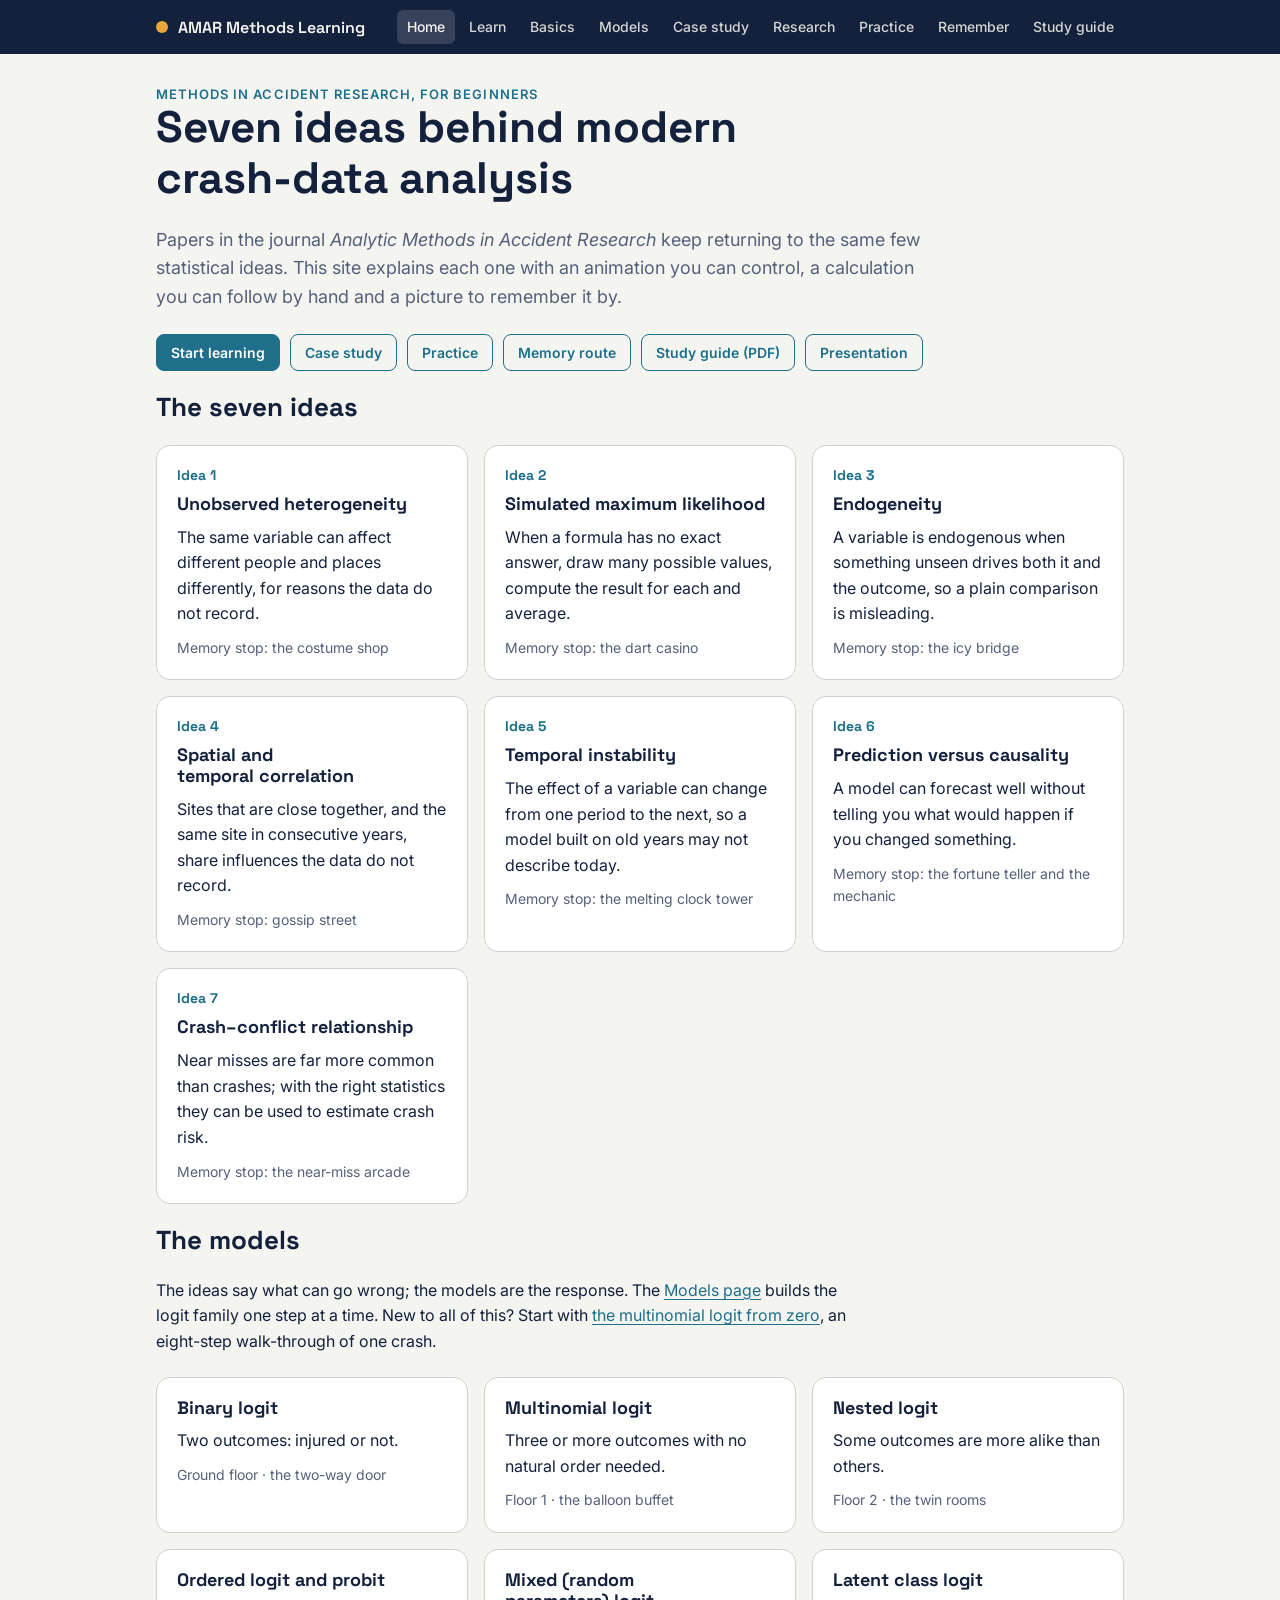
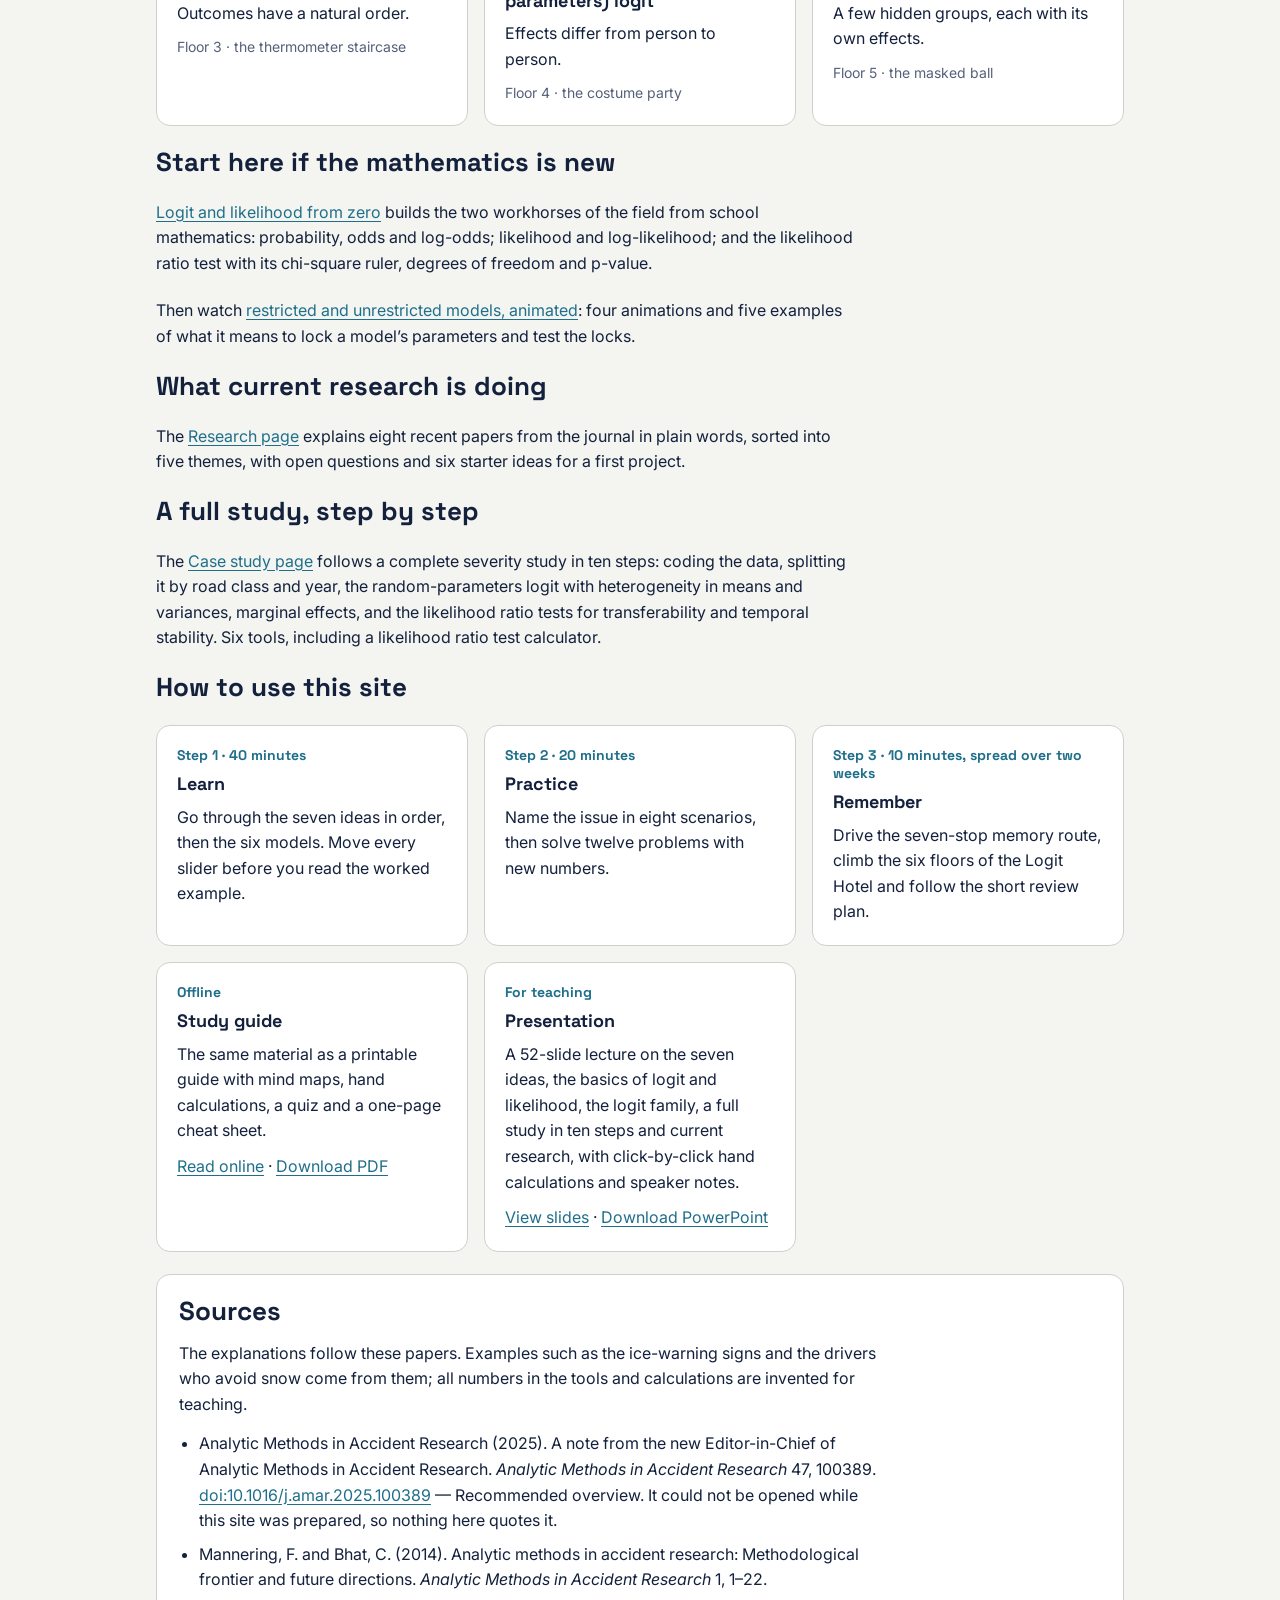
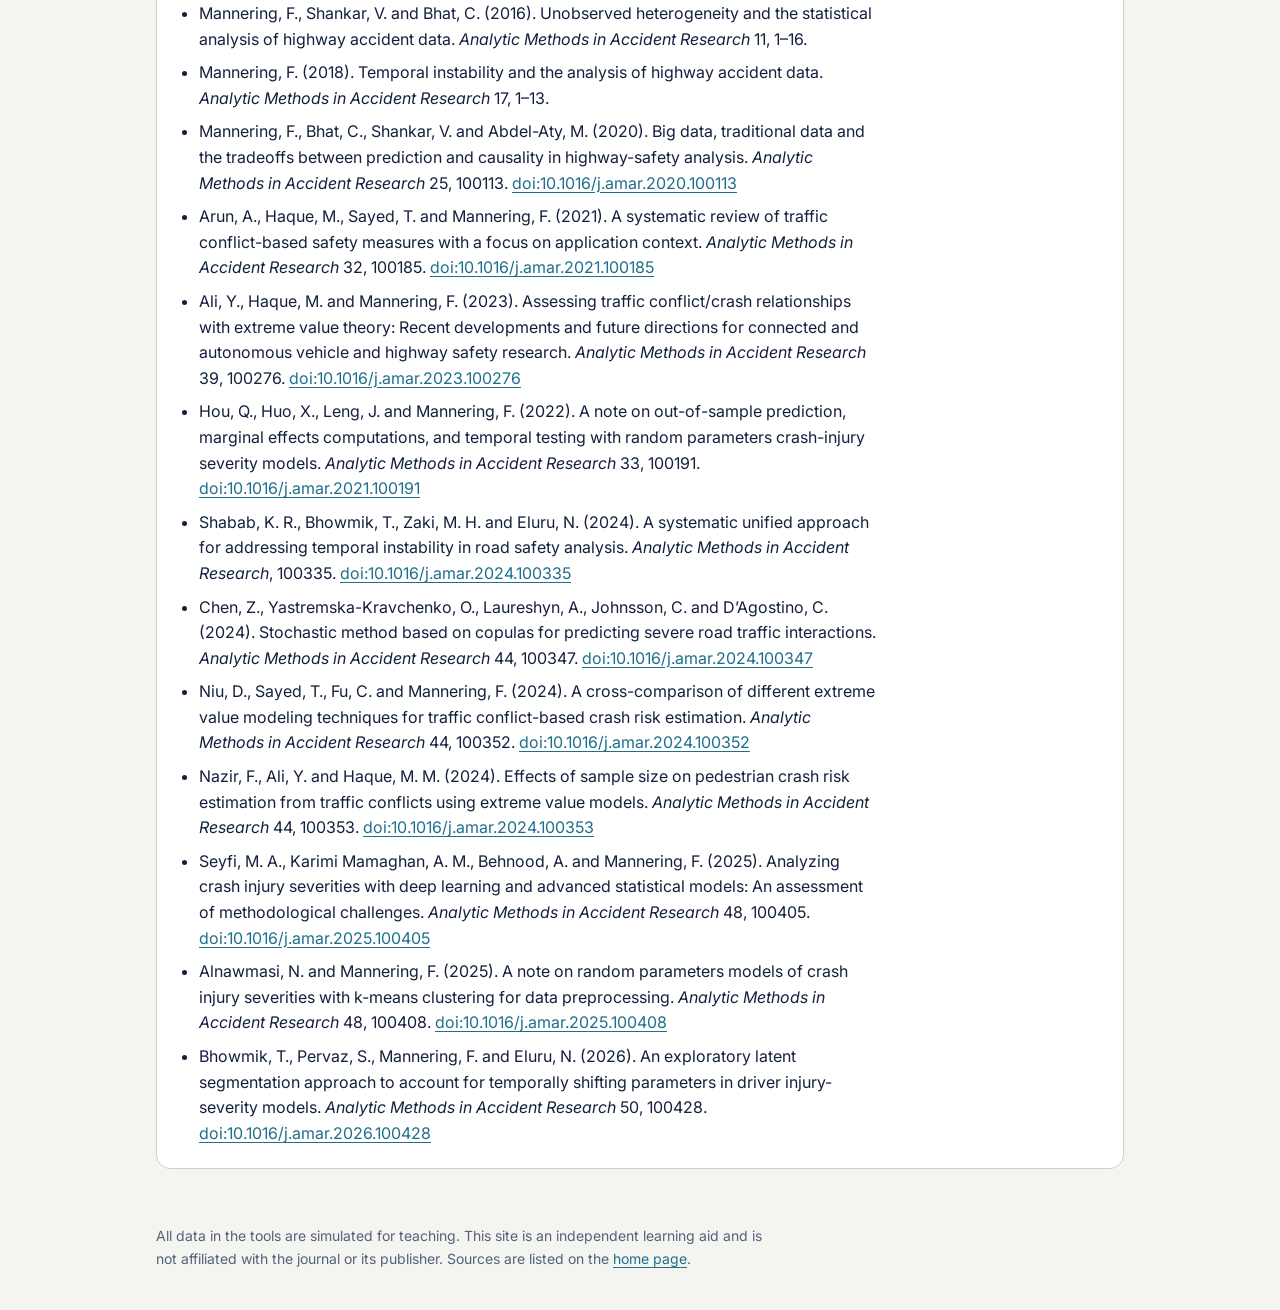
==== docs/index.html @ bf3d54a3 "Add AMAR methods learning package Website (learn, basics, restricted vs unrestricted, models, multin" ====
<!doctype html>
<html lang="en">
<head>
<meta charset="utf-8">
<meta name="viewport" content="width=device-width, initial-scale=1">
<title>AMAR Methods Learning</title>
<meta name="description" content="Beginner-friendly animations, interactive worked solutions, a study guide and memory techniques for the methods used in accident research.">
<link rel="preconnect" href="https://fonts.googleapis.com"><link rel="preconnect" href="https://fonts.gstatic.com" crossorigin>
<link rel="stylesheet" href="https://fonts.googleapis.com/css2?family=Inter:wght@400;500;600&family=Space+Grotesk:wght@500;600;700&display=swap">
<link rel="stylesheet" href="css/site.css">
</head>
<body>
<header class="band"><div class="in"><a class="brand" href="index.html"><i></i>AMAR Methods Learning</a><nav aria-label="Pages"><a href="index.html" aria-current="page">Home</a><a href="learn.html">Learn</a><a href="basics.html">Basics</a><a href="models.html">Models</a><a href="study.html">Case study</a><a href="research.html">Research</a><a href="practice.html">Practice</a><a href="memory.html">Remember</a><a href="viewer.html?doc=materials/AMAR_Methods_Study_Guide.pdf&mode=guide">Study guide</a></nav></div></header>
<main class="wrap">
<div><p class="eyebrow">Methods in accident research, for beginners</p><h1>Seven ideas behind modern crash-data analysis</h1></div>
<p class="lede">Papers in the journal <i>Analytic Methods in Accident Research</i> keep returning to the same few statistical ideas. This site explains each one with an animation you can control, a calculation you can follow by hand and a picture to remember it by.</p>
<div class="btns"><a class="btn" href="learn.html">Start learning</a><a class="btn ghost" href="study.html">Case study</a><a class="btn ghost" href="practice.html">Practice</a><a class="btn ghost" href="memory.html">Memory route</a><a class="btn ghost" href="viewer.html?doc=materials/AMAR_Methods_Study_Guide.pdf&mode=guide">Study guide (PDF)</a><a class="btn ghost" href="viewer.html?doc=materials/AMAR_Methods_Presentation.pdf&mode=slides&dl=materials/AMAR_Methods_Presentation.pptx">Presentation</a></div>
<h2>The seven ideas</h2>
<div class="grid"><a class="card" href="learn.html#heterogeneity" style="text-decoration:none;color:inherit"><span class="num">Idea 1</span><h3>Unobserved heterogeneity</h3><p>The same variable can affect different people and places differently, for reasons the data do not record.</p><p class="note">Memory stop: the costume shop</p></a><a class="card" href="learn.html#simulation" style="text-decoration:none;color:inherit"><span class="num">Idea 2</span><h3>Simulated maximum likelihood</h3><p>When a formula has no exact answer, draw many possible values, compute the result for each and average.</p><p class="note">Memory stop: the dart casino</p></a><a class="card" href="learn.html#endogeneity" style="text-decoration:none;color:inherit"><span class="num">Idea 3</span><h3>Endogeneity</h3><p>A variable is endogenous when something unseen drives both it and the outcome, so a plain comparison is misleading.</p><p class="note">Memory stop: the icy bridge</p></a><a class="card" href="learn.html#space" style="text-decoration:none;color:inherit"><span class="num">Idea 4</span><h3>Spatial and temporal correlation</h3><p>Sites that are close together, and the same site in consecutive years, share influences the data do not record.</p><p class="note">Memory stop: gossip street</p></a><a class="card" href="learn.html#instability" style="text-decoration:none;color:inherit"><span class="num">Idea 5</span><h3>Temporal instability</h3><p>The effect of a variable can change from one period to the next, so a model built on old years may not describe today.</p><p class="note">Memory stop: the melting clock tower</p></a><a class="card" href="learn.html#causality" style="text-decoration:none;color:inherit"><span class="num">Idea 6</span><h3>Prediction versus causality</h3><p>A model can forecast well without telling you what would happen if you changed something.</p><p class="note">Memory stop: the fortune teller and the mechanic</p></a><a class="card" href="learn.html#conflicts" style="text-decoration:none;color:inherit"><span class="num">Idea 7</span><h3>Crash–conflict relationship</h3><p>Near misses are far more common than crashes; with the right statistics they can be used to estimate crash risk.</p><p class="note">Memory stop: the near-miss arcade</p></a></div>
<h2>The models</h2>
<p>The ideas say what can go wrong; the models are the response. The <a href="models.html">Models page</a> builds the logit family one step at a time. New to all of this? Start with <a href="mnl.html">the multinomial logit from zero</a>, an eight-step walk-through of one crash.</p>
<div class="grid"><a class="card" href="models.html#binary" style="text-decoration:none;color:inherit"><h3>Binary logit</h3><p>Two outcomes: injured or not.</p><p class="note">Ground floor · the two-way door</p></a><a class="card" href="models.html#mnl" style="text-decoration:none;color:inherit"><h3>Multinomial logit</h3><p>Three or more outcomes with no natural order needed.</p><p class="note">Floor 1 · the balloon buffet</p></a><a class="card" href="models.html#nested" style="text-decoration:none;color:inherit"><h3>Nested logit</h3><p>Some outcomes are more alike than others.</p><p class="note">Floor 2 · the twin rooms</p></a><a class="card" href="models.html#ordered" style="text-decoration:none;color:inherit"><h3>Ordered logit and probit</h3><p>Outcomes have a natural order.</p><p class="note">Floor 3 · the thermometer staircase</p></a><a class="card" href="models.html#mixed" style="text-decoration:none;color:inherit"><h3>Mixed (random parameters) logit</h3><p>Effects differ from person to person.</p><p class="note">Floor 4 · the costume party</p></a><a class="card" href="models.html#latent" style="text-decoration:none;color:inherit"><h3>Latent class logit</h3><p>A few hidden groups, each with its own effects.</p><p class="note">Floor 5 · the masked ball</p></a></div>
<h2>Start here if the mathematics is new</h2>
<p><a href="basics.html">Logit and likelihood from zero</a> builds the two workhorses of the field from school mathematics: probability, odds and log-odds; likelihood and log-likelihood; and the likelihood ratio test with its chi-square ruler, degrees of freedom and p-value.</p>
<p>Then watch <a href="restricted.html">restricted and unrestricted models, animated</a>: four animations and five examples of what it means to lock a model’s parameters and test the locks.</p>
<h2>What current research is doing</h2>
<p>The <a href="research.html">Research page</a> explains eight recent papers from the journal in plain words, sorted into five themes, with open questions and six starter ideas for a first project.</p>
<h2>A full study, step by step</h2>
<p>The <a href="study.html">Case study page</a> follows a complete severity study in ten steps: coding the data, splitting it by road class and year, the random-parameters logit with heterogeneity in means and variances, marginal effects, and the likelihood ratio tests for transferability and temporal stability. Six tools, including a likelihood ratio test calculator.</p>
<h2>How to use this site</h2>
<div class="grid">
<div class="card"><span class="num">Step 1 · 40 minutes</span><h3>Learn</h3><p>Go through the seven ideas in order, then the six models. Move every slider before you read the worked example.</p></div>
<div class="card"><span class="num">Step 2 · 20 minutes</span><h3>Practice</h3><p>Name the issue in eight scenarios, then solve twelve problems with new numbers.</p></div>
<div class="card"><span class="num">Step 3 · 10 minutes, spread over two weeks</span><h3>Remember</h3><p>Drive the seven-stop memory route, climb the six floors of the Logit Hotel and follow the short review plan.</p></div>
<div class="card"><span class="num">Offline</span><h3>Study guide</h3><p>The same material as a printable guide with mind maps, hand calculations, a quiz and a one-page cheat sheet.</p><p><a href="viewer.html?doc=materials/AMAR_Methods_Study_Guide.pdf&mode=guide">Read online</a> · <a href="materials/AMAR_Methods_Study_Guide.pdf">Download PDF</a></p></div>
<div class="card"><span class="num">For teaching</span><h3>Presentation</h3><p>A 52-slide lecture on the seven ideas, the basics of logit and likelihood, the logit family, a full study in ten steps and current research, with click-by-click hand calculations and speaker notes.</p><p><a href="viewer.html?doc=materials/AMAR_Methods_Presentation.pdf&mode=slides&dl=materials/AMAR_Methods_Presentation.pptx">View slides</a> · <a href="materials/AMAR_Methods_Presentation.pptx">Download PowerPoint</a></p></div>
</div>
<section class="concept" id="sources"><h2>Sources</h2>
<p>The explanations follow these papers. Examples such as the ice-warning signs and the drivers who avoid snow come from them; all numbers in the tools and calculations are invented for teaching.</p>
<ul style="margin:0;padding-left:20px;display:flex;flex-direction:column;gap:8px"><li>Analytic Methods in Accident Research (2025). A note from the new Editor-in-Chief of Analytic Methods in Accident Research. <i>Analytic Methods in Accident Research</i> 47, 100389. <a href="https://doi.org/10.1016/j.amar.2025.100389">doi:10.1016/j.amar.2025.100389</a> — Recommended overview. It could not be opened while this site was prepared, so nothing here quotes it.</li><li>Mannering, F. and Bhat, C. (2014). Analytic methods in accident research: Methodological frontier and future directions. <i>Analytic Methods in Accident Research</i> 1, 1–22.</li><li>Mannering, F., Shankar, V. and Bhat, C. (2016). Unobserved heterogeneity and the statistical analysis of highway accident data. <i>Analytic Methods in Accident Research</i> 11, 1–16.</li><li>Mannering, F. (2018). Temporal instability and the analysis of highway accident data. <i>Analytic Methods in Accident Research</i> 17, 1–13.</li><li>Mannering, F., Bhat, C., Shankar, V. and Abdel-Aty, M. (2020). Big data, traditional data and the tradeoffs between prediction and causality in highway-safety analysis. <i>Analytic Methods in Accident Research</i> 25, 100113. <a href="https://doi.org/10.1016/j.amar.2020.100113">doi:10.1016/j.amar.2020.100113</a></li><li>Arun, A., Haque, M., Sayed, T. and Mannering, F. (2021). A systematic review of traffic conflict-based safety measures with a focus on application context. <i>Analytic Methods in Accident Research</i> 32, 100185. <a href="https://doi.org/10.1016/j.amar.2021.100185">doi:10.1016/j.amar.2021.100185</a></li><li>Ali, Y., Haque, M. and Mannering, F. (2023). Assessing traffic conflict/crash relationships with extreme value theory: Recent developments and future directions for connected and autonomous vehicle and highway safety research. <i>Analytic Methods in Accident Research</i> 39, 100276. <a href="https://doi.org/10.1016/j.amar.2023.100276">doi:10.1016/j.amar.2023.100276</a></li><li>Hou, Q., Huo, X., Leng, J. and Mannering, F. (2022). A note on out-of-sample prediction, marginal effects computations, and temporal testing with random parameters crash-injury severity models. <i>Analytic Methods in Accident Research</i> 33, 100191. <a href="https://doi.org/10.1016/j.amar.2021.100191">doi:10.1016/j.amar.2021.100191</a></li><li>Shabab, K. R., Bhowmik, T., Zaki, M. H. and Eluru, N. (2024). A systematic unified approach for addressing temporal instability in road safety analysis. <i>Analytic Methods in Accident Research</i>, 100335. <a href="https://doi.org/10.1016/j.amar.2024.100335">doi:10.1016/j.amar.2024.100335</a></li><li>Chen, Z., Yastremska-Kravchenko, O., Laureshyn, A., Johnsson, C. and D’Agostino, C. (2024). Stochastic method based on copulas for predicting severe road traffic interactions. <i>Analytic Methods in Accident Research</i> 44, 100347. <a href="https://doi.org/10.1016/j.amar.2024.100347">doi:10.1016/j.amar.2024.100347</a></li><li>Niu, D., Sayed, T., Fu, C. and Mannering, F. (2024). A cross-comparison of different extreme value modeling techniques for traffic conflict-based crash risk estimation. <i>Analytic Methods in Accident Research</i> 44, 100352. <a href="https://doi.org/10.1016/j.amar.2024.100352">doi:10.1016/j.amar.2024.100352</a></li><li>Nazir, F., Ali, Y. and Haque, M. M. (2024). Effects of sample size on pedestrian crash risk estimation from traffic conflicts using extreme value models. <i>Analytic Methods in Accident Research</i> 44, 100353. <a href="https://doi.org/10.1016/j.amar.2024.100353">doi:10.1016/j.amar.2024.100353</a></li><li>Seyfi, M. A., Karimi Mamaghan, A. M., Behnood, A. and Mannering, F. (2025). Analyzing crash injury severities with deep learning and advanced statistical models: An assessment of methodological challenges. <i>Analytic Methods in Accident Research</i> 48, 100405. <a href="https://doi.org/10.1016/j.amar.2025.100405">doi:10.1016/j.amar.2025.100405</a></li><li>Alnawmasi, N. and Mannering, F. (2025). A note on random parameters models of crash injury severities with k-means clustering for data preprocessing. <i>Analytic Methods in Accident Research</i> 48, 100408. <a href="https://doi.org/10.1016/j.amar.2025.100408">doi:10.1016/j.amar.2025.100408</a></li><li>Bhowmik, T., Pervaz, S., Mannering, F. and Eluru, N. (2026). An exploratory latent segmentation approach to account for temporally shifting parameters in driver injury-severity models. <i>Analytic Methods in Accident Research</i> 50, 100428. <a href="https://doi.org/10.1016/j.amar.2026.100428">doi:10.1016/j.amar.2026.100428</a></li></ul>
</section>
</main>
<footer class="site"><p>All data in the tools are simulated for teaching. This site is an independent learning aid and is not affiliated with the journal or its publisher. Sources are listed on the <a href="index.html#sources">home page</a>.</p></footer>
<script src="js/common.js"></script>

</body>
</html>
---- docs/css/site.css ----
/* AMAR Methods Learning. Ink navy and paper, amber for emphasis, teal for labels.
   Layout: a navy band for navigation, one reading column, cards for each concept and tool. */
:root{
  --bg:#F4F5F1; --surface:#FFFFFF; --surface2:#E7EAE4; --fg:#14213D; --muted:#55607A; --line:#CCD2CB;
  --accent:#1F6F8B; --accent-fg:#FFFFFF; --amber:#B86E00; --amber-fill:#E9A63A; --amber-soft:#F6DFB8; --teal-soft:#CFE6EC; --bad:#B4432F;
  --band:#14213D; --band-fg:#F6F5EF;
  --display:"Space Grotesk",system-ui,sans-serif; --body:"Inter",system-ui,-apple-system,"Segoe UI",sans-serif;
}
@media (prefers-color-scheme: dark){ :root:not([data-theme="light"]){
  --bg:#0F1524; --surface:#182037; --surface2:#222C47; --fg:#EEF1F6; --muted:#A3AEC6; --line:#33405F;
  --accent:#7CC4DB; --accent-fg:#0B1322; --amber:#F2B450; --amber-fill:#E9A63A; --amber-soft:#4A3A1A; --teal-soft:#1E3F4B; --bad:#F08C78;
  --band:#0A0F1C; --band-fg:#EEF1F6; color-scheme:dark } }
:root[data-theme="dark"]{
  --bg:#0F1524; --surface:#182037; --surface2:#222C47; --fg:#EEF1F6; --muted:#A3AEC6; --line:#33405F;
  --accent:#7CC4DB; --accent-fg:#0B1322; --amber:#F2B450; --amber-fill:#E9A63A; --amber-soft:#4A3A1A; --teal-soft:#1E3F4B; --bad:#F08C78;
  --band:#0A0F1C; --band-fg:#EEF1F6; color-scheme:dark }
*{box-sizing:border-box} [hidden]{display:none!important}
body{margin:0;background:var(--bg);color:var(--fg);font:16px/1.6 var(--body)}
a{color:var(--accent);text-underline-offset:3px}
.band{background:var(--band);color:var(--band-fg)}
.band .in{max-width:1000px;margin:0 auto;padding:10px 16px;display:flex;flex-wrap:wrap;gap:8px 20px;align-items:center}
.brand{font:600 16px var(--display);color:var(--band-fg);text-decoration:none;display:flex;align-items:center;gap:10px}
.brand i{width:12px;height:12px;border-radius:50%;background:var(--amber-fill);display:inline-block}
.band nav{display:flex;flex-wrap:wrap;gap:4px;margin-left:auto}
.band nav a{color:var(--band-fg);text-decoration:none;font-size:14px;font-weight:500;padding:6px 10px;border-radius:6px;opacity:.85}
.band nav a[aria-current=page]{background:rgba(255,255,255,.15);opacity:1}
.wrap{max-width:1000px;margin:0 auto;padding:32px 16px 56px;display:flex;flex-direction:column;gap:22px}
h1,h2,h3{font-family:var(--display);line-height:1.15;margin:0;text-wrap:balance}
h1{font-size:clamp(28px,5vw,44px)} h2{font-size:26px} h3{font-size:18px}
p{margin:0;max-width:70ch} .lede{font-size:18px;color:var(--muted)}
.eyebrow{font:600 13px var(--body);letter-spacing:.08em;text-transform:uppercase;color:var(--accent)}
.note{font-size:14px;color:var(--muted)}
.btns{display:flex;flex-wrap:wrap;gap:10px}
.btn,button.go{display:inline-block;font:600 14px var(--body);padding:9px 14px;border-radius:8px;text-decoration:none;border:1px solid var(--accent);background:var(--accent);color:var(--accent-fg);cursor:pointer}
.btn.ghost,button.go.ghost{background:transparent;color:var(--accent)}
.grid{display:grid;gap:16px;grid-template-columns:repeat(auto-fit,minmax(270px,1fr))}
.card{background:var(--surface);border:1px solid var(--line);border-radius:14px;padding:20px;display:flex;flex-direction:column;gap:10px;min-width:0}
.card .num{font:700 14px var(--display);color:var(--accent)}
nav.jump{display:flex;flex-wrap:wrap;gap:8px}
nav.jump a{font-size:14px;font-weight:600;color:var(--fg);text-decoration:none;border:1px solid var(--line);border-radius:999px;padding:6px 12px;background:var(--surface)}
.concept{background:var(--surface);border:1px solid var(--line);border-radius:14px;padding:22px;display:flex;flex-direction:column;gap:14px;min-width:0;scroll-margin-top:12px}
.concept h3{margin-top:6px}
.ctl{display:grid;grid-template-columns:repeat(auto-fit,minmax(220px,1fr));gap:10px 22px;align-items:end}
.ctl label{display:flex;flex-direction:column;gap:4px;font-size:14px;font-weight:500;color:var(--muted)}
.ctl label b{color:var(--fg);font-variant-numeric:tabular-nums}
input[type=range]{width:100%;accent-color:var(--accent)}
select,input[type=number]{font:500 15px var(--body);padding:7px 9px;border-radius:8px;border:1px solid var(--line);background:var(--bg);color:var(--fg)}
.seg{display:inline-flex;border:1px solid var(--line);border-radius:8px;overflow:hidden;align-self:flex-start;flex-wrap:wrap}
.seg button{font:500 14px var(--body);border:0;background:transparent;color:var(--muted);padding:9px 14px;cursor:pointer}
.seg button[aria-pressed=true]{background:var(--fg);color:var(--bg);font-weight:600}
svg.chart{width:100%;height:auto;display:block;background:var(--surface2);border-radius:10px}
.read{background:var(--surface2);border-radius:10px;padding:12px 14px;font-variant-numeric:tabular-nums}
.read b{font-family:var(--display)}
.steps{border:1px dashed var(--line);border-radius:10px;padding:14px 16px;display:flex;flex-direction:column;gap:8px}
.steps ol{margin:0;padding-left:22px;display:flex;flex-direction:column;gap:6px;font-variant-numeric:tabular-nums}
.steps li{animation:stepin .35s both}
@keyframes stepin{from{opacity:0;transform:translateY(6px)}}
.hook{background:var(--amber-soft);border-radius:10px;padding:12px 14px}
.hook b{font-family:var(--display)}
.q{border:1px solid var(--line);border-radius:10px;padding:14px;display:flex;flex-direction:column;gap:10px;background:var(--surface)}
.q .opts{display:flex;flex-wrap:wrap;gap:6px}
.q .opts button{font:500 14px var(--body);border:1px solid var(--line);background:var(--surface);color:var(--fg);border-radius:999px;padding:6px 12px;cursor:pointer;text-align:left}
.q .opts button.ok{background:var(--teal-soft);border-color:var(--accent);font-weight:600}
.q .opts button.no{background:var(--amber-soft);border-color:var(--amber)}
.q .fb{font-size:14px;min-height:1.5em}
.flash{display:block;width:100%;perspective:900px;cursor:pointer;min-height:200px;border:0;background:none;padding:0;text-align:left;color:inherit;font:inherit}
.flash .in{display:block;position:relative;min-height:200px;height:100%;transition:transform .5s;transform-style:preserve-3d}
.flash[aria-pressed=true] .in{transform:rotateY(180deg)}
.flash .f,.flash .b{position:absolute;inset:0;backface-visibility:hidden;border-radius:12px;padding:16px;display:flex;flex-direction:column;gap:6px;justify-content:center;border:1px solid var(--line)}
.flash .f{background:var(--surface)} .flash .b{background:var(--teal-soft);transform:rotateY(180deg)}
.flash .f b{font-family:var(--display);font-size:18px}
footer.site{max-width:1000px;margin:0 auto;padding:0 16px 40px;font-size:14px;color:var(--muted)}
:focus-visible{outline:2px solid var(--accent);outline-offset:2px}
@media (prefers-reduced-motion: reduce){.steps li{animation:none}.flash .in{transition:none}}

.scroll{overflow-x:auto;border-radius:10px} .scroll svg.chart{min-width:620px}
details.deep{border:1px solid var(--line);border-radius:10px;padding:10px 14px;background:var(--surface2)}
details.deep summary{cursor:pointer;font-family:var(--display);font-weight:600}
details.deep[open] summary{margin-bottom:8px}
details.deep p{margin:8px 0}
table.t{border-collapse:collapse;width:100%;min-width:520px} table.t th{text-align:left;font-family:var(--display)} table.t th,table.t td{padding:8px 12px 8px 0;border-top:1px solid var(--line);vertical-align:top} table.t tr:first-child th{border-top:0}

.concept ul{margin:0;padding-left:22px;display:flex;flex-direction:column;gap:6px;max-width:70ch}
button.go:disabled{cursor:default}
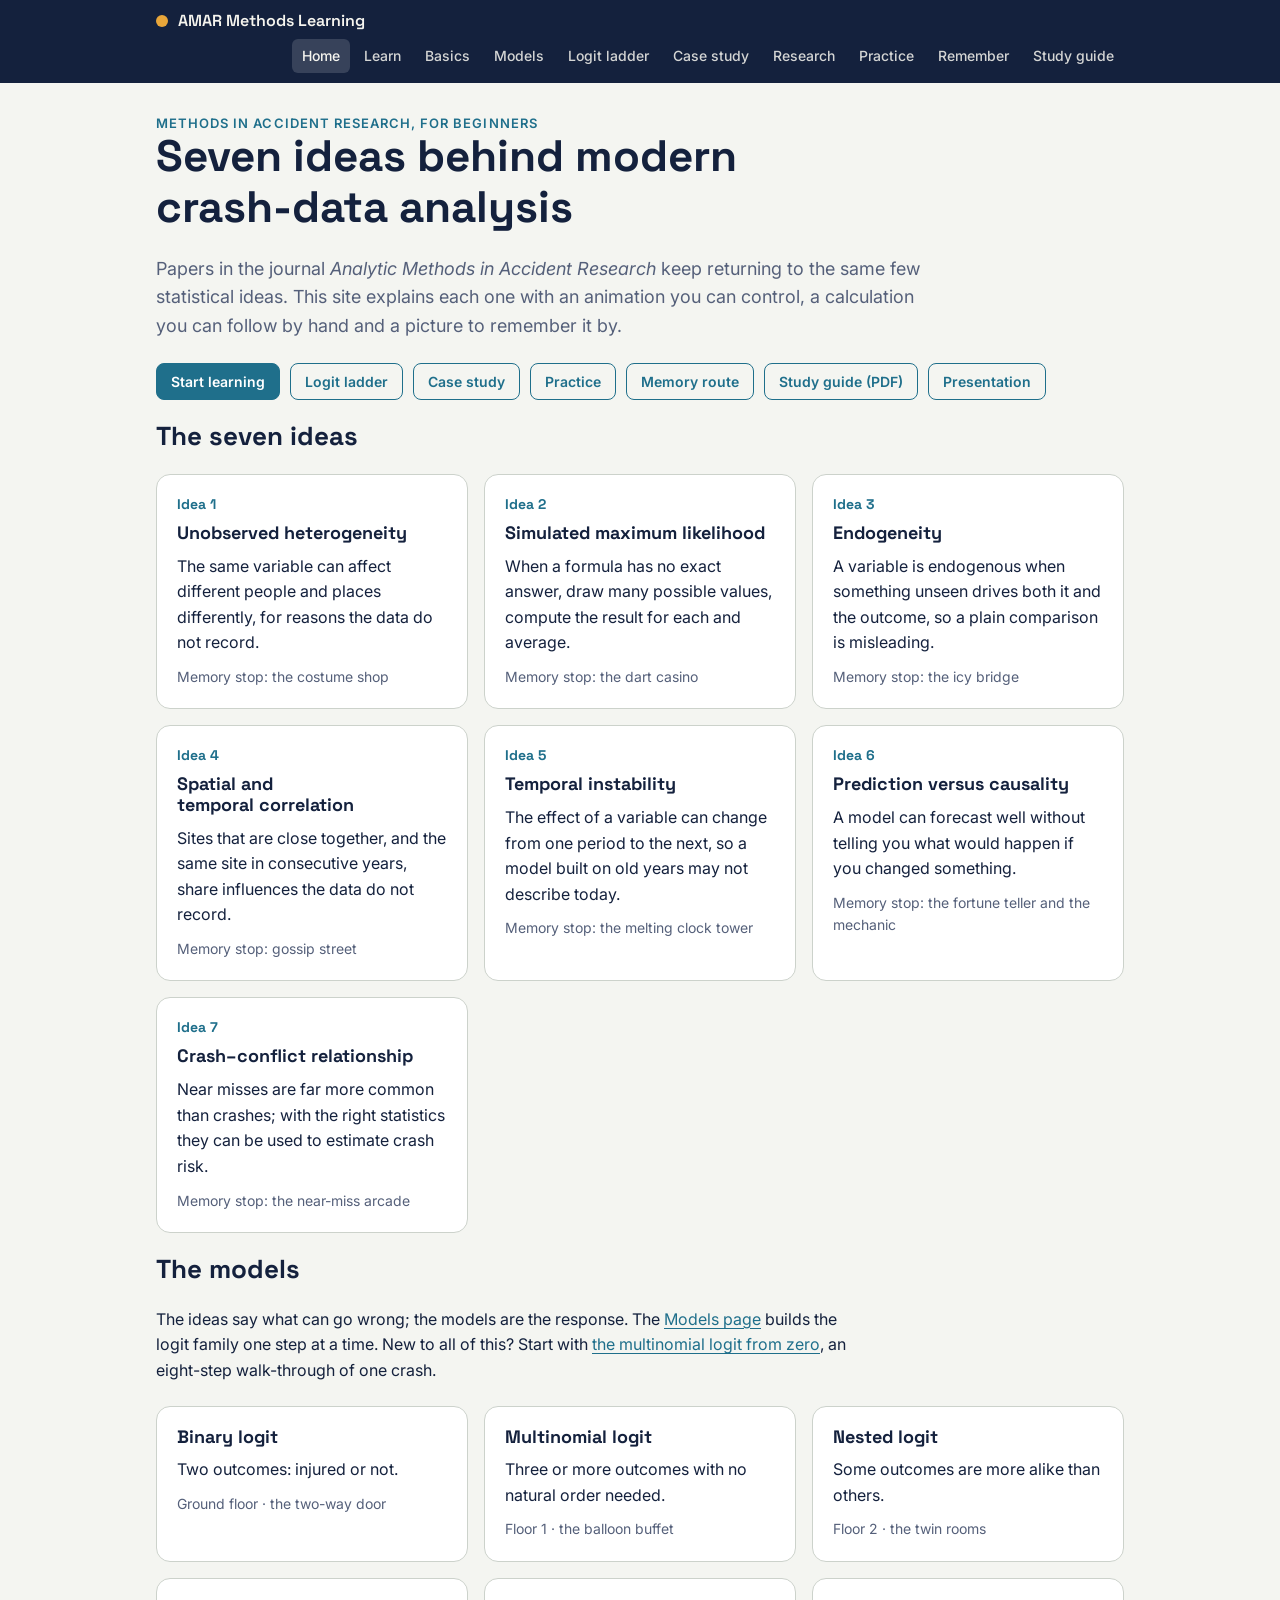
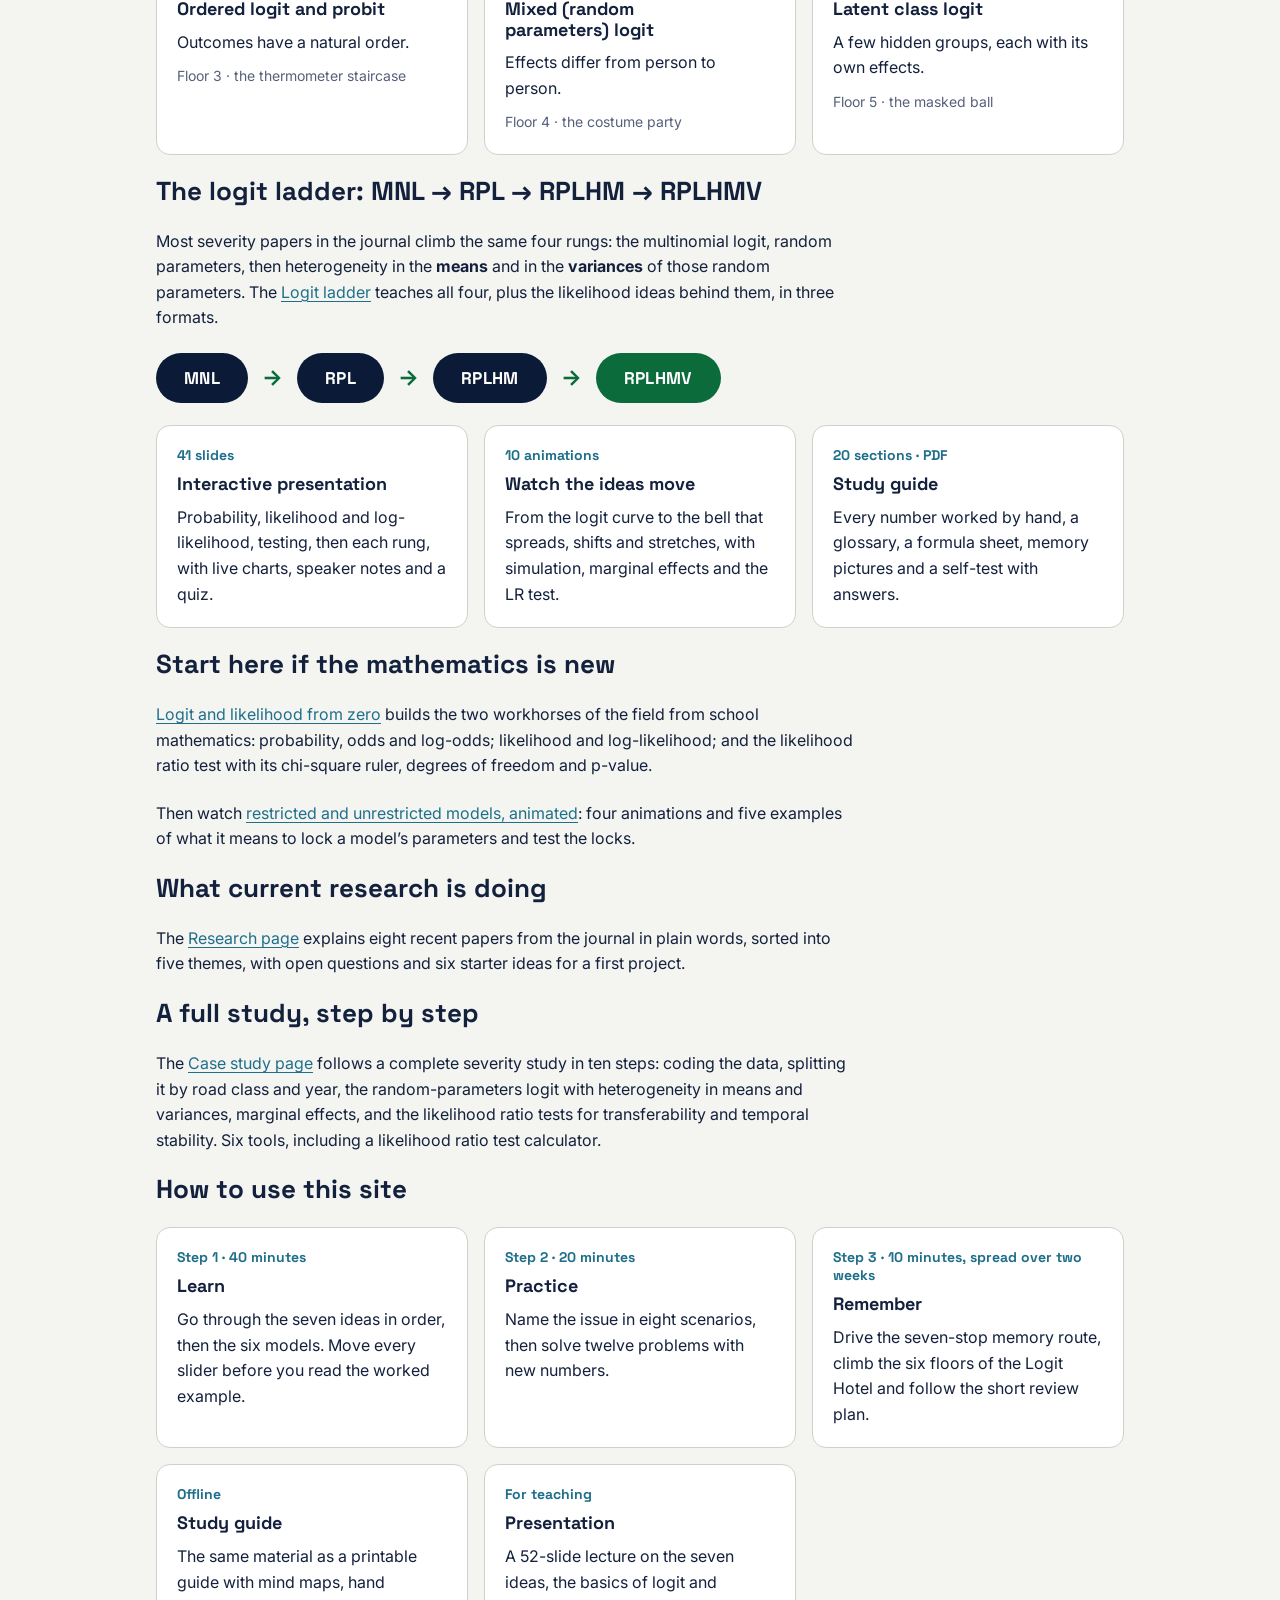
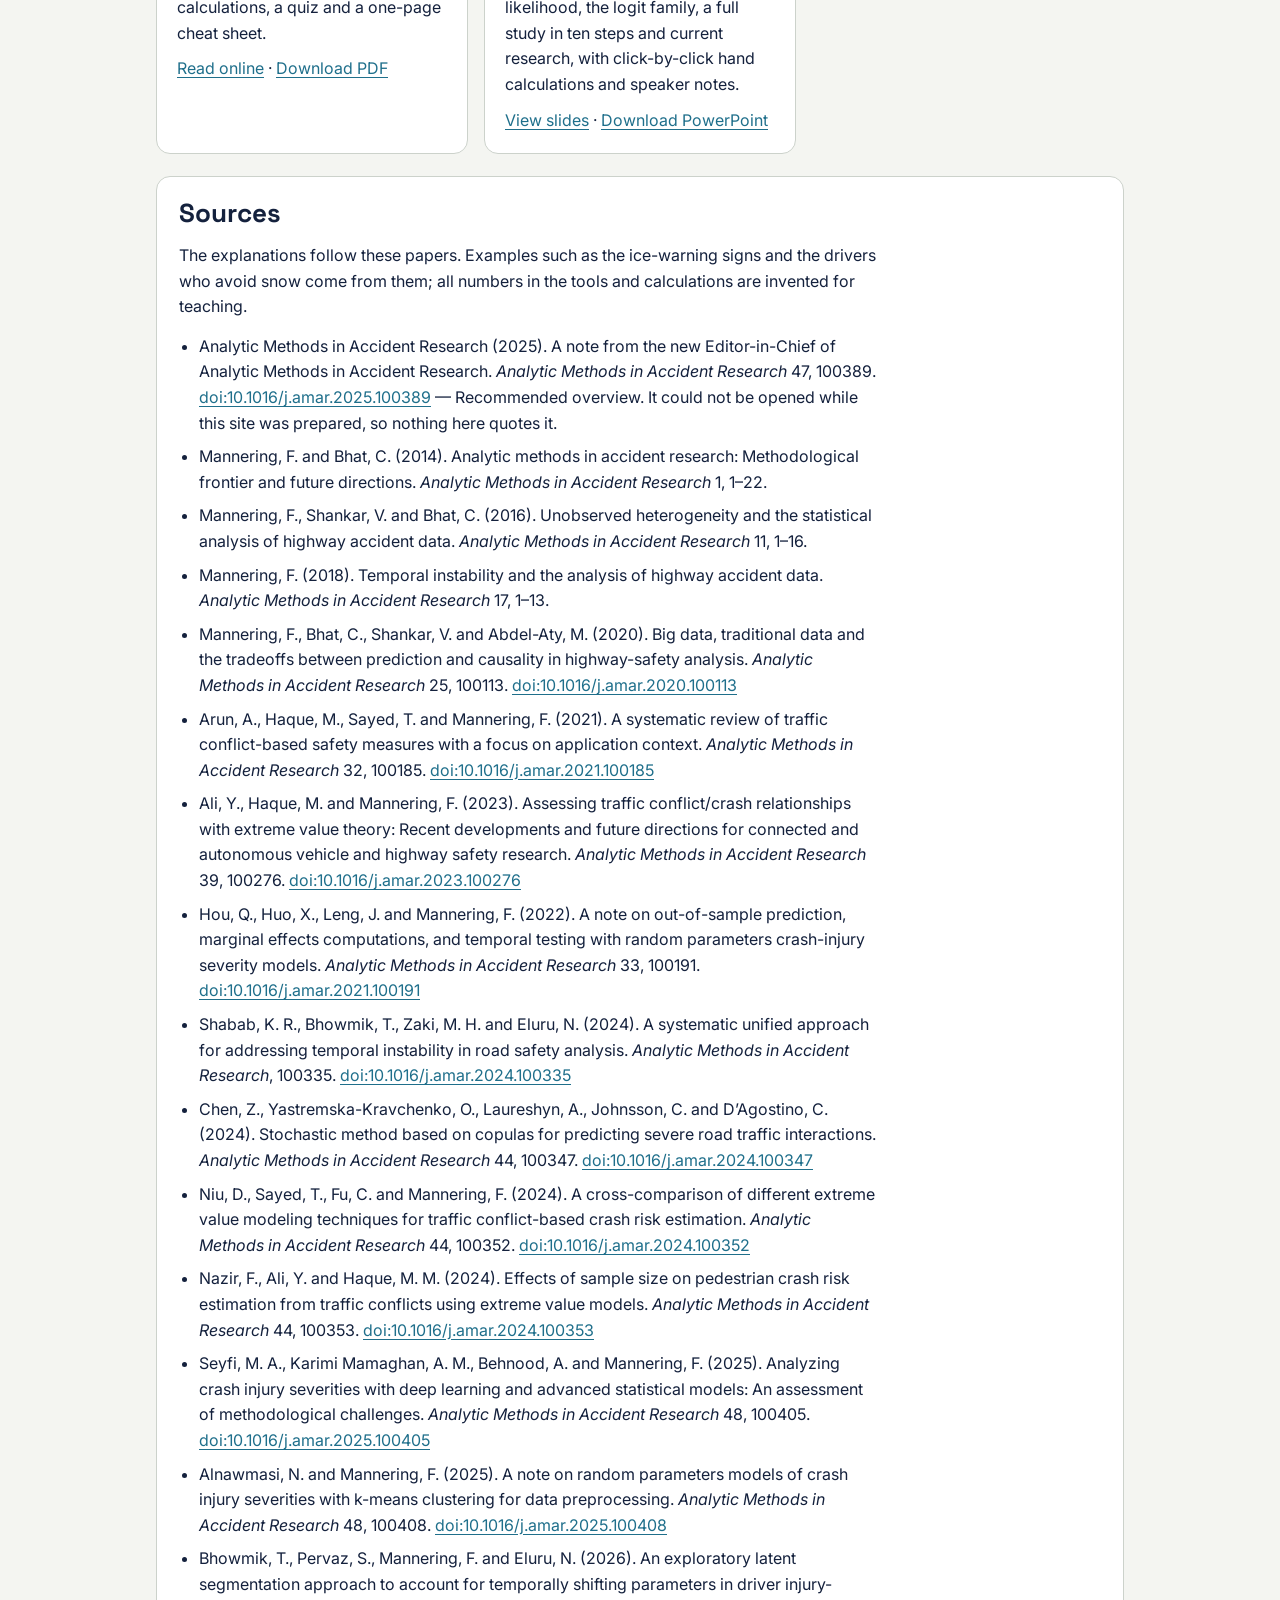
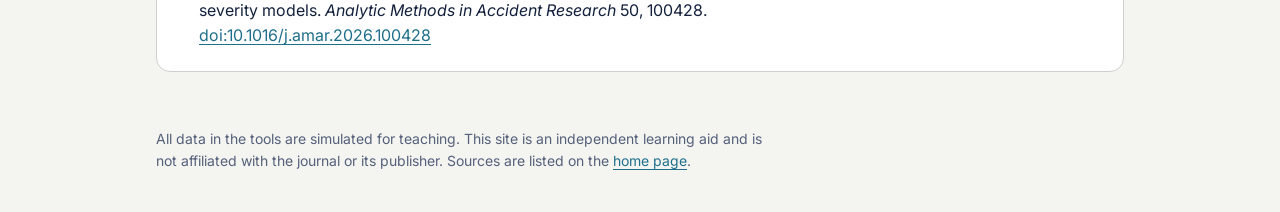
==== commit 14fefeba: "Add the logit ladder: MNL → RPL → RPLHM → RPLHMV Interactive 41-slide presentation, ten animations a" ====
--- a/docs/index.html
+++ b/docs/index.html
@@ -7,19 +7,23 @@
 <meta name="description" content="Beginner-friendly animations, interactive worked solutions, a study guide and memory techniques for the methods used in accident research.">
 <link rel="preconnect" href="https://fonts.googleapis.com"><link rel="preconnect" href="https://fonts.gstatic.com" crossorigin>
 <link rel="stylesheet" href="https://fonts.googleapis.com/css2?family=Inter:wght@400;500;600&family=Space+Grotesk:wght@500;600;700&display=swap">
-<link rel="stylesheet" href="css/site.css">
+<link rel="stylesheet" href="css/site.css"><link rel="stylesheet" href="css/ladder.css">
 </head>
 <body>
-<header class="band"><div class="in"><a class="brand" href="index.html"><i></i>AMAR Methods Learning</a><nav aria-label="Pages"><a href="index.html" aria-current="page">Home</a><a href="learn.html">Learn</a><a href="basics.html">Basics</a><a href="models.html">Models</a><a href="study.html">Case study</a><a href="research.html">Research</a><a href="practice.html">Practice</a><a href="memory.html">Remember</a><a href="viewer.html?doc=materials/AMAR_Methods_Study_Guide.pdf&mode=guide">Study guide</a></nav></div></header>
+<header class="band"><div class="in"><a class="brand" href="index.html"><i></i>AMAR Methods Learning</a><nav aria-label="Pages"><a href="index.html" aria-current="page">Home</a><a href="learn.html">Learn</a><a href="basics.html">Basics</a><a href="models.html">Models</a><a href="ladder.html">Logit ladder</a><a href="study.html">Case study</a><a href="research.html">Research</a><a href="practice.html">Practice</a><a href="memory.html">Remember</a><a href="viewer.html?doc=materials/AMAR_Methods_Study_Guide.pdf&mode=guide">Study guide</a></nav></div></header>
 <main class="wrap">
 <div><p class="eyebrow">Methods in accident research, for beginners</p><h1>Seven ideas behind modern crash-data analysis</h1></div>
 <p class="lede">Papers in the journal <i>Analytic Methods in Accident Research</i> keep returning to the same few statistical ideas. This site explains each one with an animation you can control, a calculation you can follow by hand and a picture to remember it by.</p>
-<div class="btns"><a class="btn" href="learn.html">Start learning</a><a class="btn ghost" href="study.html">Case study</a><a class="btn ghost" href="practice.html">Practice</a><a class="btn ghost" href="memory.html">Memory route</a><a class="btn ghost" href="viewer.html?doc=materials/AMAR_Methods_Study_Guide.pdf&mode=guide">Study guide (PDF)</a><a class="btn ghost" href="viewer.html?doc=materials/AMAR_Methods_Presentation.pdf&mode=slides&dl=materials/AMAR_Methods_Presentation.pptx">Presentation</a></div>
+<div class="btns"><a class="btn" href="learn.html">Start learning</a><a class="btn ghost" href="ladder.html">Logit ladder</a><a class="btn ghost" href="study.html">Case study</a><a class="btn ghost" href="practice.html">Practice</a><a class="btn ghost" href="memory.html">Memory route</a><a class="btn ghost" href="viewer.html?doc=materials/AMAR_Methods_Study_Guide.pdf&mode=guide">Study guide (PDF)</a><a class="btn ghost" href="viewer.html?doc=materials/AMAR_Methods_Presentation.pdf&mode=slides&dl=materials/AMAR_Methods_Presentation.pptx">Presentation</a></div>
 <h2>The seven ideas</h2>
 <div class="grid"><a class="card" href="learn.html#heterogeneity" style="text-decoration:none;color:inherit"><span class="num">Idea 1</span><h3>Unobserved heterogeneity</h3><p>The same variable can affect different people and places differently, for reasons the data do not record.</p><p class="note">Memory stop: the costume shop</p></a><a class="card" href="learn.html#simulation" style="text-decoration:none;color:inherit"><span class="num">Idea 2</span><h3>Simulated maximum likelihood</h3><p>When a formula has no exact answer, draw many possible values, compute the result for each and average.</p><p class="note">Memory stop: the dart casino</p></a><a class="card" href="learn.html#endogeneity" style="text-decoration:none;color:inherit"><span class="num">Idea 3</span><h3>Endogeneity</h3><p>A variable is endogenous when something unseen drives both it and the outcome, so a plain comparison is misleading.</p><p class="note">Memory stop: the icy bridge</p></a><a class="card" href="learn.html#space" style="text-decoration:none;color:inherit"><span class="num">Idea 4</span><h3>Spatial and temporal correlation</h3><p>Sites that are close together, and the same site in consecutive years, share influences the data do not record.</p><p class="note">Memory stop: gossip street</p></a><a class="card" href="learn.html#instability" style="text-decoration:none;color:inherit"><span class="num">Idea 5</span><h3>Temporal instability</h3><p>The effect of a variable can change from one period to the next, so a model built on old years may not describe today.</p><p class="note">Memory stop: the melting clock tower</p></a><a class="card" href="learn.html#causality" style="text-decoration:none;color:inherit"><span class="num">Idea 6</span><h3>Prediction versus causality</h3><p>A model can forecast well without telling you what would happen if you changed something.</p><p class="note">Memory stop: the fortune teller and the mechanic</p></a><a class="card" href="learn.html#conflicts" style="text-decoration:none;color:inherit"><span class="num">Idea 7</span><h3>Crash–conflict relationship</h3><p>Near misses are far more common than crashes; with the right statistics they can be used to estimate crash risk.</p><p class="note">Memory stop: the near-miss arcade</p></a></div>
 <h2>The models</h2>
 <p>The ideas say what can go wrong; the models are the response. The <a href="models.html">Models page</a> builds the logit family one step at a time. New to all of this? Start with <a href="mnl.html">the multinomial logit from zero</a>, an eight-step walk-through of one crash.</p>
 <div class="grid"><a class="card" href="models.html#binary" style="text-decoration:none;color:inherit"><h3>Binary logit</h3><p>Two outcomes: injured or not.</p><p class="note">Ground floor · the two-way door</p></a><a class="card" href="models.html#mnl" style="text-decoration:none;color:inherit"><h3>Multinomial logit</h3><p>Three or more outcomes with no natural order needed.</p><p class="note">Floor 1 · the balloon buffet</p></a><a class="card" href="models.html#nested" style="text-decoration:none;color:inherit"><h3>Nested logit</h3><p>Some outcomes are more alike than others.</p><p class="note">Floor 2 · the twin rooms</p></a><a class="card" href="models.html#ordered" style="text-decoration:none;color:inherit"><h3>Ordered logit and probit</h3><p>Outcomes have a natural order.</p><p class="note">Floor 3 · the thermometer staircase</p></a><a class="card" href="models.html#mixed" style="text-decoration:none;color:inherit"><h3>Mixed (random parameters) logit</h3><p>Effects differ from person to person.</p><p class="note">Floor 4 · the costume party</p></a><a class="card" href="models.html#latent" style="text-decoration:none;color:inherit"><h3>Latent class logit</h3><p>A few hidden groups, each with its own effects.</p><p class="note">Floor 5 · the masked ball</p></a></div>
+<h2>The logit ladder: MNL → RPL → RPLHM → RPLHMV</h2>
+<p>Most severity papers in the journal climb the same four rungs: the multinomial logit, random parameters, then heterogeneity in the <b>means</b> and in the <b>variances</b> of those random parameters. The <a href="ladder.html">Logit ladder</a> teaches all four, plus the likelihood ideas behind them, in three formats.</p>
+<div class="ladder"><a class="rung" href="ladder.html#rung-mnl">MNL</a><span class="arr">→</span><a class="rung" href="ladder.html#rung-rpl">RPL</a><span class="arr">→</span><a class="rung" href="ladder.html#rung-hm">RPLHM</a><span class="arr">→</span><a class="rung last" href="ladder.html#rung-hmv">RPLHMV</a></div>
+<div class="grid"><a class="card" href="ladder-slides.html" style="text-decoration:none;color:inherit"><span class="num">41 slides</span><h3>Interactive presentation</h3><p>Probability, likelihood and log-likelihood, testing, then each rung, with live charts, speaker notes and a quiz.</p></a><a class="card" href="ladder-animations.html" style="text-decoration:none;color:inherit"><span class="num">10 animations</span><h3>Watch the ideas move</h3><p>From the logit curve to the bell that spreads, shifts and stretches, with simulation, marginal effects and the LR test.</p></a><a class="card" href="ladder-guide.html" style="text-decoration:none;color:inherit"><span class="num">20 sections · PDF</span><h3>Study guide</h3><p>Every number worked by hand, a glossary, a formula sheet, memory pictures and a self-test with answers.</p></a></div>
 <h2>Start here if the mathematics is new</h2>
 <p><a href="basics.html">Logit and likelihood from zero</a> builds the two workhorses of the field from school mathematics: probability, odds and log-odds; likelihood and log-likelihood; and the likelihood ratio test with its chi-square ruler, degrees of freedom and p-value.</p>
 <p>Then watch <a href="restricted.html">restricted and unrestricted models, animated</a>: four animations and five examples of what it means to lock a model’s parameters and test the locks.</p>
--- a/docs/css/ladder.css
+++ b/docs/css/ladder.css
@@ -0,0 +1,98 @@
+/* The logit ladder: MNL → RPL → RPLHM → RPLHMV. Extends site.css. */
+:root{--green:#0B6B3A;--green-soft:#D4EBDD;--navy:#0B1A36}
+@media (prefers-color-scheme: dark){ :root:not([data-theme="light"]){--green:#5CC98B;--green-soft:#173A28;--navy:#22345C} }
+:root[data-theme="dark"]{--green:#5CC98B;--green-soft:#173A28;--navy:#22345C}
+
+/* The ladder of pills (same look as the course diagram) */
+.ladder{display:flex;flex-wrap:wrap;align-items:center;gap:10px 14px}
+.ladder .rung{font:700 17px var(--display);letter-spacing:.02em;color:#fff;background:var(--navy);border-radius:999px;padding:12px 26px;text-decoration:none;border:2px solid transparent;cursor:pointer;transition:transform .2s}
+.ladder .rung:hover{transform:translateY(-2px)}
+.ladder .rung.last{background:#0B6B3A}
+.ladder .rung[aria-pressed=true]{border-color:var(--amber-fill);box-shadow:0 0 0 3px var(--amber-soft)}
+.ladder .arr{color:#0B6B3A;font-size:22px;font-weight:700}
+@media (prefers-color-scheme: dark){ :root:not([data-theme="light"]) .ladder .arr{color:var(--green)} }
+
+/* Widgets */
+.lw{display:flex;flex-direction:column;gap:12px;min-width:0}
+.lw-stage{width:100%;border-radius:10px;background:var(--surface2);overflow:hidden}
+.lw-stage canvas{display:block;width:100%}
+.lw .row{display:flex;flex-wrap:wrap;gap:8px;align-items:center}
+.lw .read{font-size:15px;line-height:1.55}
+.lw .read .eq{font-family:var(--display);font-weight:600}
+.lw .tog[aria-pressed=true]{background:var(--fg);color:var(--bg);border-color:var(--fg)}
+.formula{font:500 19px/1.5 var(--display);background:var(--surface2);border-left:4px solid var(--accent);border-radius:8px;padding:12px 16px;overflow-x:auto;white-space:nowrap}
+.formula small{font:400 14px var(--body);color:var(--muted);white-space:normal;display:block;margin-top:4px}
+.key{background:var(--green-soft);border-radius:10px;padding:12px 14px}
+.key b{font-family:var(--display)}
+.warn{background:var(--amber-soft);border-radius:10px;padding:12px 14px}
+.watch{display:grid;grid-template-columns:repeat(auto-fit,minmax(260px,1fr));gap:14px}
+.watch > div{border:1px solid var(--line);border-radius:10px;padding:12px 14px;background:var(--surface)}
+.watch h4{margin:0 0 6px;font:600 15px var(--display)}
+.watch ul{margin:0;padding-left:20px;display:flex;flex-direction:column;gap:4px;font-size:15px}
+.pill{display:inline-block;font:600 12px var(--body);letter-spacing:.06em;text-transform:uppercase;padding:3px 9px;border-radius:999px;background:var(--teal-soft);color:var(--fg)}
+.pill.g{background:var(--green-soft)}
+ol.work{margin:0;padding-left:24px;display:flex;flex-direction:column;gap:6px;font-variant-numeric:tabular-nums}
+
+/* ---------- Slide deck ---------- */
+body.deckbody{height:100vh;height:100dvh;display:flex;flex-direction:column;overflow:hidden}
+.deckbar{background:var(--band);color:var(--band-fg)}
+.deckbar .in{max-width:1180px;margin:0 auto;padding:8px 14px;display:flex;align-items:center;gap:10px;flex-wrap:wrap}
+.deckbar .brand{font-size:15px}
+.deckbar .sec{font-size:13px;opacity:.8;flex:1;min-width:120px;white-space:nowrap;overflow:hidden;text-overflow:ellipsis}
+.deckbar button,.deckbar a.b{font:600 13px var(--body);color:var(--band-fg);background:rgba(255,255,255,.12);border:0;border-radius:6px;padding:7px 11px;cursor:pointer;text-decoration:none}
+.deckbar button[aria-pressed=true]{background:var(--amber-fill);color:#14213D}
+.deckbar .count{font:600 13px var(--display);font-variant-numeric:tabular-nums;min-width:58px;text-align:center}
+.prog{height:4px;background:var(--surface2)} .prog i{display:block;height:100%;width:0;background:var(--amber-fill);transition:width .3s}
+#deck{flex:1;overflow:hidden;position:relative}
+.slide{position:absolute;inset:0;overflow-y:auto;display:none;padding:28px 18px 70px}
+.slide.on{display:block;animation:slidein .35s both}
+@keyframes slidein{from{opacity:0;transform:translateX(18px)}}
+.slide.back{animation-name:slideback} @keyframes slideback{from{opacity:0;transform:translateX(-18px)}}
+.slide .s{max-width:1100px;margin:0 auto;display:flex;flex-direction:column;gap:18px;font-size:18px}
+.slide h1{font-size:clamp(30px,5vw,52px)} .slide h2{font-size:clamp(24px,3.4vw,34px)}
+.slide p,.slide li{max-width:72ch}
+.slide ul,.slide ol{margin:0;padding-left:24px;display:flex;flex-direction:column;gap:8px}
+.slide .two{display:grid;grid-template-columns:minmax(0,1fr) minmax(0,1.25fr);gap:26px;align-items:start}
+.slide .two.even{grid-template-columns:1fr 1fr}
+@media (max-width:820px){.slide .two,.slide .two.even{grid-template-columns:1fr}}
+.frag{transition:opacity .35s,transform .35s}
+.frag.hide{opacity:0;transform:translateY(8px);pointer-events:none}
+.notes{display:none;border-top:2px dashed var(--line);padding-top:12px;font-size:15px;color:var(--muted)}
+.notes::before{content:"Speaker notes · ";font-weight:700;color:var(--accent)}
+body.shownotes .notes{display:block}
+.title-slide{min-height:70vh;justify-content:center}
+.bigq{font:600 clamp(22px,3vw,30px)/1.3 var(--display);color:var(--accent)}
+.navhint{position:fixed;right:14px;bottom:12px;display:flex;gap:8px;z-index:5}
+.navhint button{font:700 20px var(--body);width:46px;height:46px;border-radius:50%;border:1px solid var(--line);background:var(--surface);color:var(--fg);cursor:pointer;box-shadow:0 2px 8px rgba(0,0,0,.12)}
+#overview{position:absolute;inset:0;overflow-y:auto;background:var(--bg);padding:20px;display:none;z-index:4}
+#overview.on{display:block}
+#overview .g{max-width:1180px;margin:0 auto;display:grid;grid-template-columns:repeat(auto-fill,minmax(200px,1fr));gap:10px}
+#overview button{font:500 14px var(--body);text-align:left;border:1px solid var(--line);border-radius:10px;background:var(--surface);color:var(--fg);padding:10px 12px;cursor:pointer;display:flex;flex-direction:column;gap:4px}
+#overview button b{font:700 12px var(--display);color:var(--accent)}
+#overview button.cur{border-color:var(--amber-fill);box-shadow:0 0 0 2px var(--amber-soft)}
+#overview h3{max-width:1180px;margin:14px auto 8px}
+
+/* ---------- Study guide ---------- */
+.toc{columns:2 260px;gap:24px;margin:0;padding-left:22px}
+.toc li{margin:3px 0;break-inside:avoid}
+.guide .concept{break-inside:auto}
+.guide h2 .n{color:var(--amber);margin-right:8px}
+.cheat{display:grid;grid-template-columns:repeat(auto-fit,minmax(300px,1fr));gap:10px}
+.cheat > div{border:1px solid var(--line);border-radius:10px;padding:10px 12px;background:var(--surface)}
+.cheat h4{margin:0 0 4px;font:600 15px var(--display);color:var(--accent)}
+.cheat p{font-size:15px}
+.ans{border:1px solid var(--line);border-radius:10px;padding:10px 14px;background:var(--surface)}
+.ans summary{cursor:pointer;font-weight:600}
+.printonly{display:none}
+@media print{
+  :root{--bg:#fff;--surface:#fff}
+  .band,.noprint,footer.site,.lw .ctl,.lw .row,nav.jump{display:none!important}
+  .printonly{display:block}
+  body{font-size:11.5pt}
+  .wrap{max-width:none;padding:0}
+  .concept{border:0;padding:0 0 10px;break-inside:auto}
+  .concept h2{break-after:avoid;margin-top:14px}
+  details{display:block} details > *{display:block}
+  .formula,.key,.warn,.hook,table,ol.work,.lw-stage,.cheat > div{break-inside:avoid}
+  a{color:inherit;text-decoration:none}
+}
